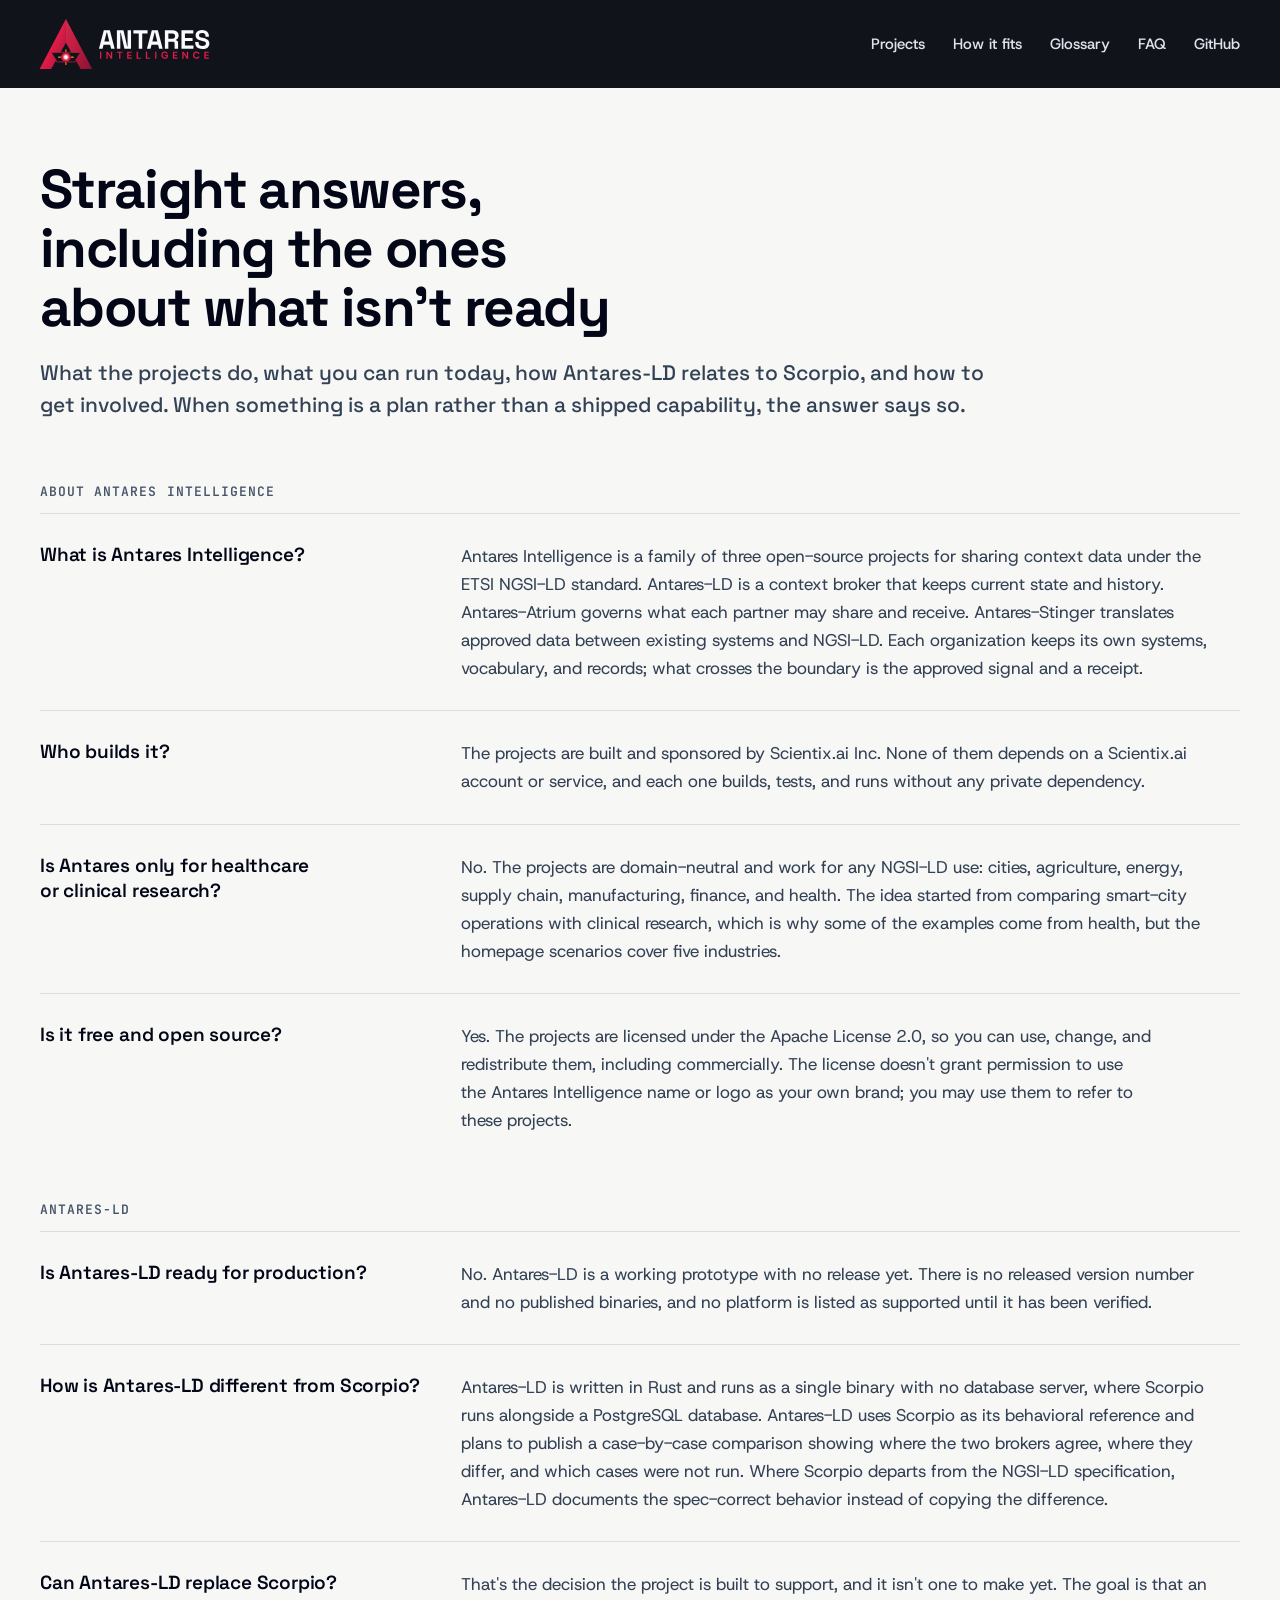
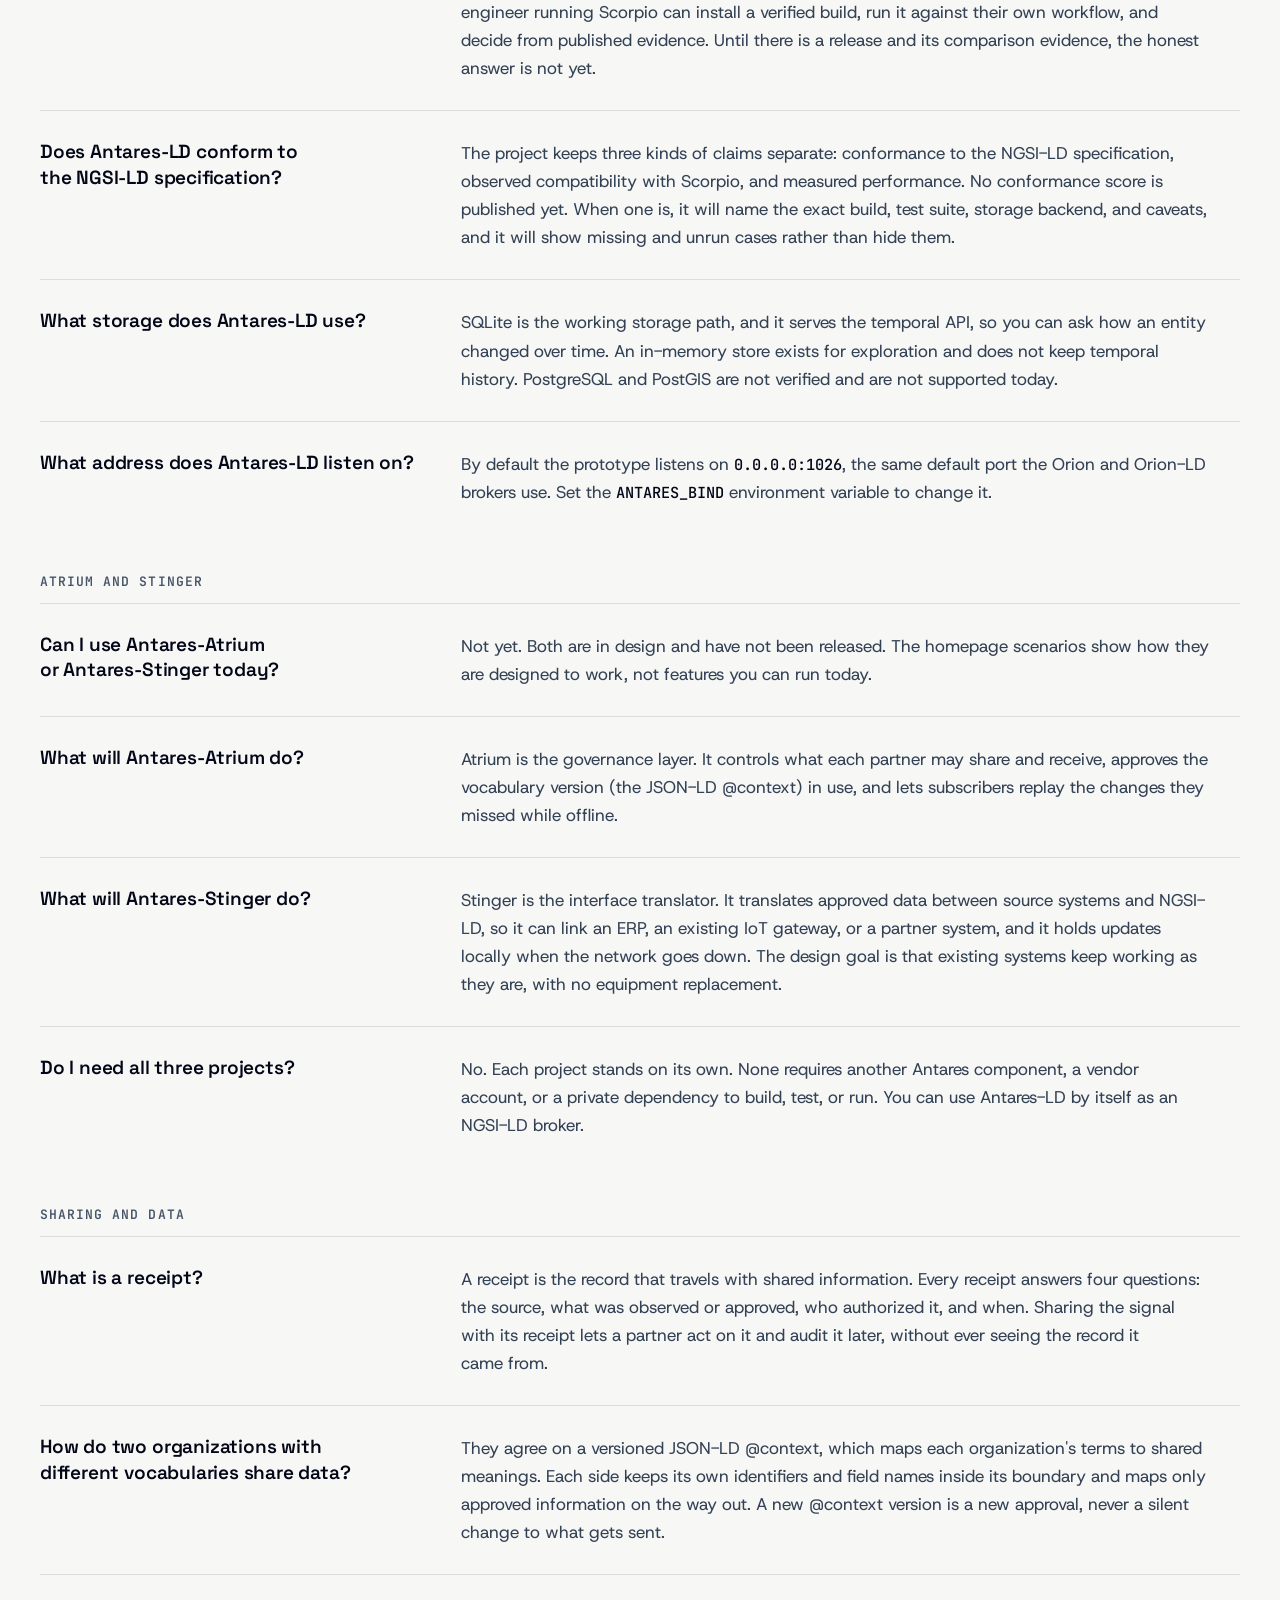
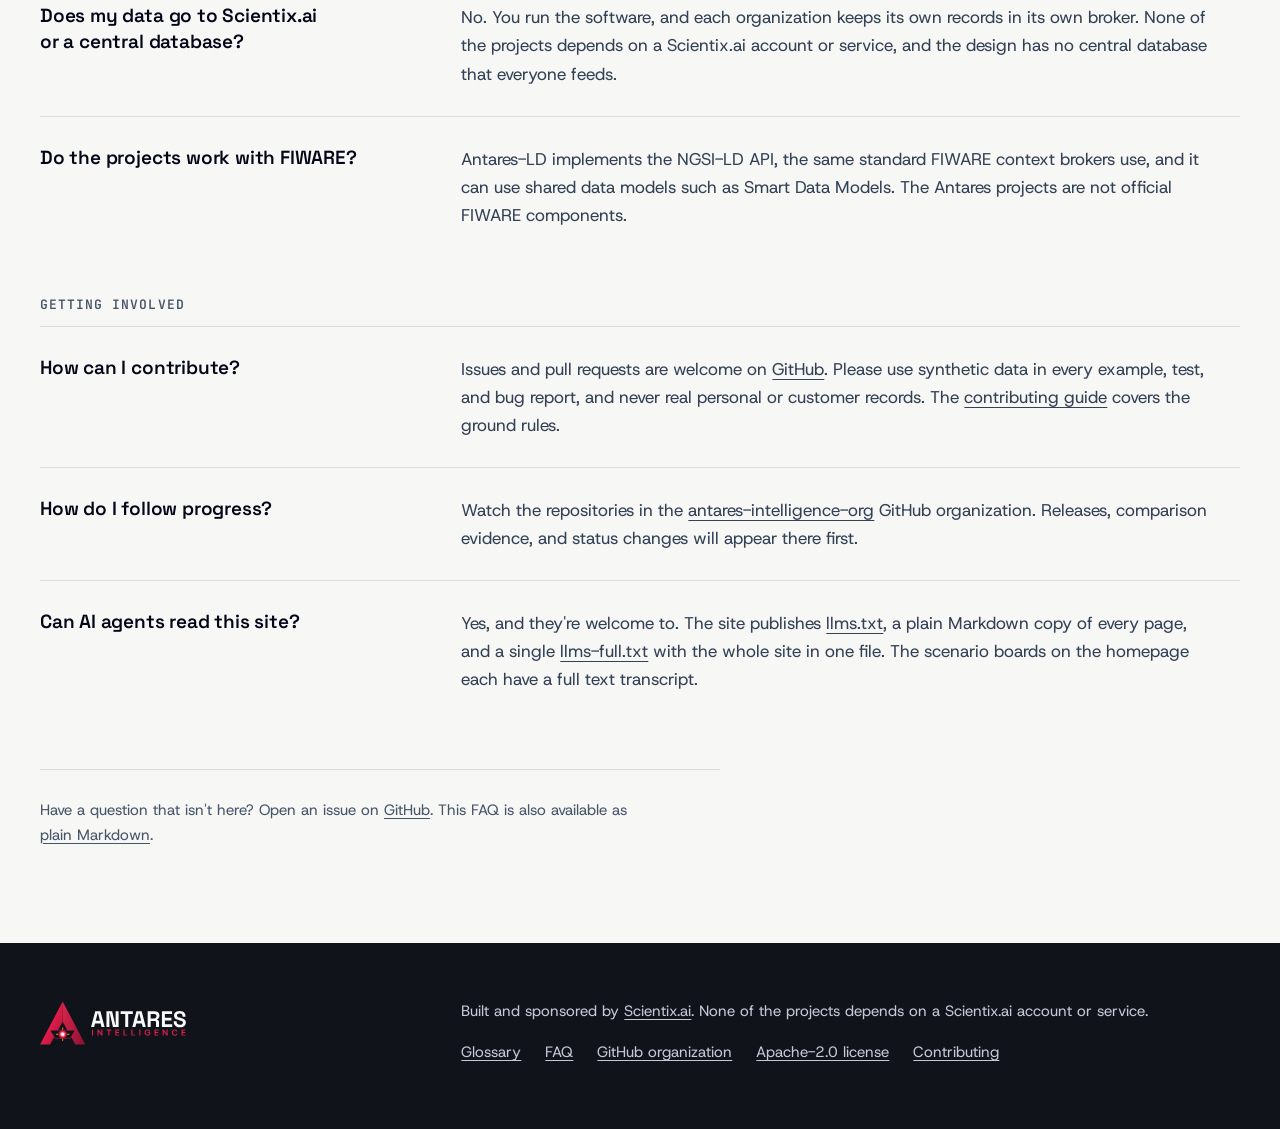
==== faq/index.html @ b057b4fa "feat: add glossary, FAQ, sitemap, structured data, and agent-readable files" ====
<!doctype html>
<html lang="en">
<head>
<meta charset="utf-8">
<meta name="viewport" content="width=device-width, initial-scale=1">
<meta name="color-scheme" content="light">
<title>FAQ: Antares-LD, Scorpio, NGSI-LD status and license | Antares Intelligence</title>
<meta name="description" content="Straight answers about Antares Intelligence: what Antares-LD, Atrium, and Stinger do, how Antares-LD compares with Scorpio, what is released today, and how to contribute.">
<link rel="canonical" href="https://antares-intelligence.org/faq/">
<link rel="alternate" type="text/markdown" href="https://antares-intelligence.org/faq.md" title="FAQ as Markdown">
<meta property="og:type" content="website">
<meta property="og:site_name" content="Antares Intelligence">
<meta property="og:url" content="https://antares-intelligence.org/faq/">
<meta property="og:title" content="FAQ | Antares Intelligence">
<meta property="og:description" content="Straight answers about Antares Intelligence: what Antares-LD, Atrium, and Stinger do, how Antares-LD compares with Scorpio, what is released today, and how to contribute.">
<meta property="og:image" content="https://antares-intelligence.org/assets/og-antares-intelligence.jpg">
<meta property="og:image:width" content="1200">
<meta property="og:image:height" content="630">
<meta property="og:image:alt" content="The Antares Intelligence logo beside the headline: Millions of things tell us what's happening, how do we link what they tell us?">
<meta name="twitter:card" content="summary_large_image">
<link rel="icon" href="../assets/antares-mark-dark.svg" type="image/svg+xml">
<link rel="preconnect" href="https://fonts.googleapis.com">
<link rel="preconnect" href="https://fonts.gstatic.com" crossorigin>
<link rel="stylesheet" href="https://fonts.googleapis.com/css2?family=Host+Grotesk:wght@400;500;600&family=JetBrains+Mono:wght@500;600&family=Space+Grotesk:wght@500;600;700&display=swap">
<link rel="stylesheet" href="../assets/site.css">
<!-- FAQPage structured data is generated from the questions below by build_agent_files.py. Do not edit it by hand. -->
<script type="application/ld+json" id="faq-jsonld">
{
  "@context": "https://schema.org",
  "@type": "FAQPage",
  "@id": "https://antares-intelligence.org/faq/#faq",
  "url": "https://antares-intelligence.org/faq/",
  "inLanguage": "en",
  "publisher": {
    "@id": "https://antares-intelligence.org/#organization"
  },
  "mainEntity": [
    {
      "@type": "Question",
      "name": "What is Antares Intelligence?",
      "acceptedAnswer": {
        "@type": "Answer",
        "text": "Antares Intelligence is a family of three open-source projects for sharing context data under the ETSI NGSI-LD standard. Antares-LD is a context broker that keeps current state and history. Antares-Atrium governs what each partner may share and receive. Antares-Stinger translates approved data between existing systems and NGSI-LD. Each organization keeps its own systems, vocabulary, and records; what crosses the boundary is the approved signal and a receipt."
      }
    },
    {
      "@type": "Question",
      "name": "Who builds it?",
      "acceptedAnswer": {
        "@type": "Answer",
        "text": "The projects are built and sponsored by Scientix.ai Inc. None of them depends on a Scientix.ai account or service, and each one builds, tests, and runs without any private dependency."
      }
    },
    {
      "@type": "Question",
      "name": "Is Antares only for healthcare or clinical research?",
      "acceptedAnswer": {
        "@type": "Answer",
        "text": "No. The projects are domain-neutral and work for any NGSI-LD use: cities, agriculture, energy, supply chain, manufacturing, finance, and health. The idea started from comparing smart-city operations with clinical research, which is why some of the examples come from health, but the homepage scenarios cover five industries."
      }
    },
    {
      "@type": "Question",
      "name": "Is it free and open source?",
      "acceptedAnswer": {
        "@type": "Answer",
        "text": "Yes. The projects are licensed under the Apache License 2.0, so you can use, change, and redistribute them, including commercially. The license doesn't grant permission to use the Antares Intelligence name or logo as your own brand; you may use them to refer to these projects."
      }
    },
    {
      "@type": "Question",
      "name": "Is Antares-LD ready for production?",
      "acceptedAnswer": {
        "@type": "Answer",
        "text": "No. Antares-LD is a working prototype with no release yet. There is no released version number and no published binaries, and no platform is listed as supported until it has been verified."
      }
    },
    {
      "@type": "Question",
      "name": "How is Antares-LD different from Scorpio?",
      "acceptedAnswer": {
        "@type": "Answer",
        "text": "Antares-LD is written in Rust and runs as a single binary with no database server, where Scorpio runs alongside a PostgreSQL database. Antares-LD uses Scorpio as its behavioral reference and plans to publish a case-by-case comparison showing where the two brokers agree, where they differ, and which cases were not run. Where Scorpio departs from the NGSI-LD specification, Antares-LD documents the spec-correct behavior instead of copying the difference."
      }
    },
    {
      "@type": "Question",
      "name": "Can Antares-LD replace Scorpio?",
      "acceptedAnswer": {
        "@type": "Answer",
        "text": "That's the decision the project is built to support, and it isn't one to make yet. The goal is that an engineer running Scorpio can install a verified build, run it against their own workflow, and decide from published evidence. Until there is a release and its comparison evidence, the honest answer is not yet."
      }
    },
    {
      "@type": "Question",
      "name": "Does Antares-LD conform to the NGSI-LD specification?",
      "acceptedAnswer": {
        "@type": "Answer",
        "text": "The project keeps three kinds of claims separate: conformance to the NGSI-LD specification, observed compatibility with Scorpio, and measured performance. No conformance score is published yet. When one is, it will name the exact build, test suite, storage backend, and caveats, and it will show missing and unrun cases rather than hide them."
      }
    },
    {
      "@type": "Question",
      "name": "What storage does Antares-LD use?",
      "acceptedAnswer": {
        "@type": "Answer",
        "text": "SQLite is the working storage path, and it serves the temporal API, so you can ask how an entity changed over time. An in-memory store exists for exploration and does not keep temporal history. PostgreSQL and PostGIS are not verified and are not supported today."
      }
    },
    {
      "@type": "Question",
      "name": "What address does Antares-LD listen on?",
      "acceptedAnswer": {
        "@type": "Answer",
        "text": "By default the prototype listens on 0.0.0.0:1026, the same default port the Orion and Orion-LD brokers use. Set the ANTARES_BIND environment variable to change it."
      }
    },
    {
      "@type": "Question",
      "name": "Can I use Antares-Atrium or Antares-Stinger today?",
      "acceptedAnswer": {
        "@type": "Answer",
        "text": "Not yet. Both are in design and have not been released. The homepage scenarios show how they are designed to work, not features you can run today."
      }
    },
    {
      "@type": "Question",
      "name": "What will Antares-Atrium do?",
      "acceptedAnswer": {
        "@type": "Answer",
        "text": "Atrium is the governance layer. It controls what each partner may share and receive, approves the vocabulary version (the JSON-LD @context) in use, and lets subscribers replay the changes they missed while offline."
      }
    },
    {
      "@type": "Question",
      "name": "What will Antares-Stinger do?",
      "acceptedAnswer": {
        "@type": "Answer",
        "text": "Stinger is the interface translator. It translates approved data between source systems and NGSI-LD, so it can link an ERP, an existing IoT gateway, or a partner system, and it holds updates locally when the network goes down. The design goal is that existing systems keep working as they are, with no equipment replacement."
      }
    },
    {
      "@type": "Question",
      "name": "Do I need all three projects?",
      "acceptedAnswer": {
        "@type": "Answer",
        "text": "No. Each project stands on its own. None requires another Antares component, a vendor account, or a private dependency to build, test, or run. You can use Antares-LD by itself as an NGSI-LD broker."
      }
    },
    {
      "@type": "Question",
      "name": "What is a receipt?",
      "acceptedAnswer": {
        "@type": "Answer",
        "text": "A receipt is the record that travels with shared information. Every receipt answers four questions: the source, what was observed or approved, who authorized it, and when. Sharing the signal with its receipt lets a partner act on it and audit it later, without ever seeing the record it came from."
      }
    },
    {
      "@type": "Question",
      "name": "How do two organizations with different vocabularies share data?",
      "acceptedAnswer": {
        "@type": "Answer",
        "text": "They agree on a versioned JSON-LD @context, which maps each organization's terms to shared meanings. Each side keeps its own identifiers and field names inside its boundary and maps only approved information on the way out. A new @context version is a new approval, never a silent change to what gets sent."
      }
    },
    {
      "@type": "Question",
      "name": "Does my data go to Scientix.ai or a central database?",
      "acceptedAnswer": {
        "@type": "Answer",
        "text": "No. You run the software, and each organization keeps its own records in its own broker. None of the projects depends on a Scientix.ai account or service, and the design has no central database that everyone feeds."
      }
    },
    {
      "@type": "Question",
      "name": "Do the projects work with FIWARE?",
      "acceptedAnswer": {
        "@type": "Answer",
        "text": "Antares-LD implements the NGSI-LD API, the same standard FIWARE context brokers use, and it can use shared data models such as Smart Data Models. The Antares projects are not official FIWARE components."
      }
    },
    {
      "@type": "Question",
      "name": "How can I contribute?",
      "acceptedAnswer": {
        "@type": "Answer",
        "text": "Issues and pull requests are welcome on GitHub. Please use synthetic data in every example, test, and bug report, and never real personal or customer records. The contributing guide covers the ground rules."
      }
    },
    {
      "@type": "Question",
      "name": "How do I follow progress?",
      "acceptedAnswer": {
        "@type": "Answer",
        "text": "Watch the repositories in the antares-intelligence-org GitHub organization. Releases, comparison evidence, and status changes will appear there first."
      }
    },
    {
      "@type": "Question",
      "name": "Can AI agents read this site?",
      "acceptedAnswer": {
        "@type": "Answer",
        "text": "Yes, and they're welcome to. The site publishes llms.txt, a plain Markdown copy of every page, and a single llms-full.txt with the whole site in one file. The scenario boards on the homepage each have a full text transcript."
      }
    }
  ]
}
</script>
</head>
<body>
<a class="skip" href="#main">Skip to content</a>

<header class="masthead">
  <div class="wrap">
    <a class="brand" href="../" aria-label="Antares Intelligence home">
      <img src="../assets/antares-lockup-horizontal-dark.svg" alt="Antares Intelligence" width="177" height="56">
    </a>
    <nav class="nav" aria-label="Primary">
      <a class="nav-optional" href="../#projects">Projects</a>
      <a class="nav-optional" href="../#how-it-fits">How it fits</a>
      <a href="../glossary/">Glossary</a>
      <a href="./" aria-current="page">FAQ</a>
      <a href="https://github.com/antares-intelligence-org">GitHub</a>
    </nav>
  </div>
</header>

<main id="main">
  <header class="page-head wrap">
    <h1>Straight answers, including the ones about what isn't ready</h1>
    <p class="lede">What the projects do, what you can run today, how Antares-LD relates to Scorpio, and how to get involved. When something is a plan rather than a shipped capability, the answer says so.</p>
  </header>

  <div class="page-body wrap">
    <section class="faq-group" aria-labelledby="g-about">
      <h2 id="g-about">About Antares Intelligence</h2>

      <div class="qa" id="what-is-antares">
        <h3>What is Antares Intelligence?</h3>
        <div class="answer">
          <p>Antares Intelligence is a family of three open-source projects for sharing context data under the ETSI NGSI-LD standard. Antares-LD is a context broker that keeps current state and history. Antares-Atrium governs what each partner may share and receive. Antares-Stinger translates approved data between existing systems and NGSI-LD. Each organization keeps its own systems, vocabulary, and records; what crosses the boundary is the approved signal and a receipt.</p>
        </div>
      </div>

      <div class="qa" id="who-builds-it">
        <h3>Who builds it?</h3>
        <div class="answer">
          <p>The projects are built and sponsored by Scientix.ai Inc. None of them depends on a Scientix.ai account or service, and each one builds, tests, and runs without any private dependency.</p>
        </div>
      </div>

      <div class="qa" id="industries">
        <h3>Is Antares only for healthcare or clinical research?</h3>
        <div class="answer">
          <p>No. The projects are domain-neutral and work for any NGSI-LD use: cities, agriculture, energy, supply chain, manufacturing, finance, and health. The idea started from comparing smart-city operations with clinical research, which is why some of the examples come from health, but the homepage scenarios cover five industries.</p>
        </div>
      </div>

      <div class="qa" id="license">
        <h3>Is it free and open source?</h3>
        <div class="answer">
          <p>Yes. The projects are licensed under the Apache License 2.0, so you can use, change, and redistribute them, including commercially. The license doesn't grant permission to use the Antares Intelligence name or logo as your own brand; you may use them to refer to these projects.</p>
        </div>
      </div>
    </section>

    <section class="faq-group" aria-labelledby="g-ld">
      <h2 id="g-ld">Antares-LD</h2>

      <div class="qa" id="ld-ready">
        <h3>Is Antares-LD ready for production?</h3>
        <div class="answer">
          <p>No. Antares-LD is a working prototype with no release yet. There is no released version number and no published binaries, and no platform is listed as supported until it has been verified.</p>
        </div>
      </div>

      <div class="qa" id="ld-vs-scorpio">
        <h3>How is Antares-LD different from Scorpio?</h3>
        <div class="answer">
          <p>Antares-LD is written in Rust and runs as a single binary with no database server, where Scorpio runs alongside a PostgreSQL database. Antares-LD uses Scorpio as its behavioral reference and plans to publish a case-by-case comparison showing where the two brokers agree, where they differ, and which cases were not run. Where Scorpio departs from the NGSI-LD specification, Antares-LD documents the spec-correct behavior instead of copying the difference.</p>
        </div>
      </div>

      <div class="qa" id="ld-replace-scorpio">
        <h3>Can Antares-LD replace Scorpio?</h3>
        <div class="answer">
          <p>That's the decision the project is built to support, and it isn't one to make yet. The goal is that an engineer running Scorpio can install a verified build, run it against their own workflow, and decide from published evidence. Until there is a release and its comparison evidence, the honest answer is not yet.</p>
        </div>
      </div>

      <div class="qa" id="ld-conformance">
        <h3>Does Antares-LD conform to the NGSI-LD specification?</h3>
        <div class="answer">
          <p>The project keeps three kinds of claims separate: conformance to the NGSI-LD specification, observed compatibility with Scorpio, and measured performance. No conformance score is published yet. When one is, it will name the exact build, test suite, storage backend, and caveats, and it will show missing and unrun cases rather than hide them.</p>
        </div>
      </div>

      <div class="qa" id="ld-storage">
        <h3>What storage does Antares-LD use?</h3>
        <div class="answer">
          <p>SQLite is the working storage path, and it serves the temporal API, so you can ask how an entity changed over time. An in-memory store exists for exploration and does not keep temporal history. PostgreSQL and PostGIS are not verified and are not supported today.</p>
        </div>
      </div>

      <div class="qa" id="ld-port">
        <h3>What address does Antares-LD listen on?</h3>
        <div class="answer">
          <p>By default the prototype listens on <code>0.0.0.0:1026</code>, the same default port the Orion and Orion-LD brokers use. Set the <code>ANTARES_BIND</code> environment variable to change it.</p>
        </div>
      </div>
    </section>

    <section class="faq-group" aria-labelledby="g-family">
      <h2 id="g-family">Atrium and Stinger</h2>

      <div class="qa" id="atrium-stinger-status">
        <h3>Can I use Antares-Atrium or Antares-Stinger today?</h3>
        <div class="answer">
          <p>Not yet. Both are in design and have not been released. The homepage scenarios show how they are designed to work, not features you can run today.</p>
        </div>
      </div>

      <div class="qa" id="atrium">
        <h3>What will Antares-Atrium do?</h3>
        <div class="answer">
          <p>Atrium is the governance layer. It controls what each partner may share and receive, approves the vocabulary version (the JSON-LD @context) in use, and lets subscribers replay the changes they missed while offline.</p>
        </div>
      </div>

      <div class="qa" id="stinger">
        <h3>What will Antares-Stinger do?</h3>
        <div class="answer">
          <p>Stinger is the interface translator. It translates approved data between source systems and NGSI-LD, so it can link an ERP, an existing IoT gateway, or a partner system, and it holds updates locally when the network goes down. The design goal is that existing systems keep working as they are, with no equipment replacement.</p>
        </div>
      </div>

      <div class="qa" id="need-all-three">
        <h3>Do I need all three projects?</h3>
        <div class="answer">
          <p>No. Each project stands on its own. None requires another Antares component, a vendor account, or a private dependency to build, test, or run. You can use Antares-LD by itself as an NGSI-LD broker.</p>
        </div>
      </div>
    </section>

    <section class="faq-group" aria-labelledby="g-sharing">
      <h2 id="g-sharing">Sharing and data</h2>

      <div class="qa" id="receipt">
        <h3>What is a receipt?</h3>
        <div class="answer">
          <p>A receipt is the record that travels with shared information. Every receipt answers four questions: the source, what was observed or approved, who authorized it, and when. Sharing the signal with its receipt lets a partner act on it and audit it later, without ever seeing the record it came from.</p>
        </div>
      </div>

      <div class="qa" id="vocabularies">
        <h3>How do two organizations with different vocabularies share data?</h3>
        <div class="answer">
          <p>They agree on a versioned JSON-LD @context, which maps each organization's terms to shared meanings. Each side keeps its own identifiers and field names inside its boundary and maps only approved information on the way out. A new @context version is a new approval, never a silent change to what gets sent.</p>
        </div>
      </div>

      <div class="qa" id="data-location">
        <h3>Does my data go to Scientix.ai or a central database?</h3>
        <div class="answer">
          <p>No. You run the software, and each organization keeps its own records in its own broker. None of the projects depends on a Scientix.ai account or service, and the design has no central database that everyone feeds.</p>
        </div>
      </div>

      <div class="qa" id="fiware">
        <h3>Do the projects work with FIWARE?</h3>
        <div class="answer">
          <p>Antares-LD implements the NGSI-LD API, the same standard FIWARE context brokers use, and it can use shared data models such as Smart Data Models. The Antares projects are not official FIWARE components.</p>
        </div>
      </div>
    </section>

    <section class="faq-group" aria-labelledby="g-involved">
      <h2 id="g-involved">Getting involved</h2>

      <div class="qa" id="contribute">
        <h3>How can I contribute?</h3>
        <div class="answer">
          <p>Issues and pull requests are welcome on <a href="https://github.com/antares-intelligence-org">GitHub</a>. Please use synthetic data in every example, test, and bug report, and never real personal or customer records. The <a href="https://github.com/antares-intelligence-org/antares-intelligence/blob/main/CONTRIBUTING.md">contributing guide</a> covers the ground rules.</p>
        </div>
      </div>

      <div class="qa" id="follow">
        <h3>How do I follow progress?</h3>
        <div class="answer">
          <p>Watch the repositories in the <a href="https://github.com/antares-intelligence-org">antares-intelligence-org</a> GitHub organization. Releases, comparison evidence, and status changes will appear there first.</p>
        </div>
      </div>

      <div class="qa" id="agents">
        <h3>Can AI agents read this site?</h3>
        <div class="answer">
          <p>Yes, and they're welcome to. The site publishes <a href="../llms.txt">llms.txt</a>, a plain Markdown copy of every page, and a single <a href="../llms-full.txt">llms-full.txt</a> with the whole site in one file. The scenario boards on the homepage each have a full text transcript.</p>
        </div>
      </div>
    </section>

    <p class="page-foot">Have a question that isn't here? Open an issue on <a href="https://github.com/antares-intelligence-org/antares-intelligence/issues">GitHub</a>. This FAQ is also available as <a href="../faq.md">plain Markdown</a>.</p>
  </div>
</main>

<footer class="footer">
  <div class="wrap">
    <img src="../assets/antares-lockup-horizontal-dark.svg" alt="Antares Intelligence" width="152" height="48">
    <div class="footer-text">
      <p>Built and sponsored by <a href="https://scientixai.com">Scientix.ai</a>. None of the projects depends on a Scientix.ai account or service.</p>
      <div class="footer-links">
        <a href="../glossary/">Glossary</a>
        <a href="./">FAQ</a>
        <a href="https://github.com/antares-intelligence-org">GitHub organization</a>
        <a href="https://github.com/antares-intelligence-org/antares-intelligence/blob/main/LICENSE">Apache-2.0 license</a>
        <a href="https://github.com/antares-intelligence-org/antares-intelligence/blob/main/CONTRIBUTING.md">Contributing</a>
      </div>
    </div>
  </div>
</footer>
</body>
</html>
---- assets/site.css ----
/*
  Tokens vendored from Synthetic Precision, themes/antares.theme.json (themeVersion 1).
  Prototype copy: regenerate from the theme, never hand-edit, once the site repository exists.
*/
:root {
  --font-display: "Space Grotesk", ui-sans-serif, system-ui, sans-serif;
  --font-sans: "Host Grotesk", ui-sans-serif, system-ui, sans-serif;
  --font-mono: "JetBrains Mono", ui-monospace, "SF Mono", Menlo, Consolas, monospace;
  --radius: 4px;
  --ease: cubic-bezier(0.16, 1, 0.3, 1);
  --dur: 160ms;
  --container: 1200px;
  --measure: 68ch;
  --gutter: 32px;
  --section: 96px;
  --shadow-card: 0 1px 2px rgba(41 37 36 / 0.06), 0 8px 24px -4px rgba(41 37 36 / 0.10);
  --shadow-card-hover: 0 2px 4px rgba(41 37 36 / 0.07), 0 16px 36px -6px rgba(41 37 36 / 0.16);
  --regmarks: linear-gradient(currentColor, currentColor) top left / 10px 1px no-repeat,
              linear-gradient(currentColor, currentColor) top left / 1px 10px no-repeat,
              linear-gradient(currentColor, currentColor) bottom right / 10px 1px no-repeat,
              linear-gradient(currentColor, currentColor) bottom right / 1px 10px no-repeat;

  /* Body: parchment (light). The masthead and hero stay night. */
  --bg: #f7f7f5;
  --surface-low: #fdfdfc;
  --surface: #fdfdfc;
  --surface-high: #e7e5e4;
  --text-strong: #020617;
  --text: #0f172a;
  --text-body: #334155;
  --text-muted: #475569;
  --border: #d6d3d1;
  --border-subtle: rgba(41 37 36 / 0.12);
  --outline: #78716c;
  --accent: #be123c;
  --accent-ink: #9f1239;
  --secondary-ink: #845309;
  --secondary-tint: rgba(132 83 9 / 0.07);
  --ring: #be123c;
}
/* The masthead, sky, and footer are always night. */
.masthead, .sky, .footer {
  --border-subtle: rgba(225 226 237 / 0.10);
  --text-strong: #ffffff;
  --text: #e1e2ed;
  --text-body: #c5c9d6;
  --text-muted: #9aa1b2;
  --border: #334155;
  --accent-ink: #fb7185;
  --ring: #fb7185;
  color-scheme: dark;
}

*, *::before, *::after { box-sizing: border-box; }
html {
  background: var(--bg);
  color: var(--text-body);
  scrollbar-color: var(--outline) var(--bg);
  -webkit-text-size-adjust: 100%;
}
body {
  margin: 0;
  font: 400 1.0625rem/1.65 var(--font-sans);
  background: var(--bg);
  text-rendering: optimizeLegibility;
  -webkit-font-smoothing: antialiased;
}
::selection { background: color-mix(in srgb, var(--accent) 32%, transparent); color: var(--text-strong); }
:focus-visible { outline: 2px solid var(--ring); outline-offset: 3px; border-radius: 2px; }
a { color: inherit; text-decoration-thickness: 1px; text-underline-offset: 0.22em; }
a:hover { text-decoration-color: var(--accent-ink); }
img, svg { display: block; }
h1, h2, h3 {
  font-family: var(--font-display);
  color: var(--text-strong);
  margin: 0;
  text-wrap: balance;
}
p { margin: 0; text-wrap: pretty; }

.wrap {
  width: 100%;
  max-width: calc(var(--container) + 2 * var(--gutter));
  margin-inline: auto;
  padding-inline: var(--gutter);
}
.skip {
  position: absolute; left: 16px; top: -48px; z-index: 20;
  padding: 8px 12px; background: var(--surface); color: var(--text-strong);
  border: 1px solid var(--border); border-radius: var(--radius);
}
.skip:focus { top: 16px; }

/* ---------- Header ---------- */
.masthead { background: #11131b; padding-block: 16px; }
.masthead .wrap { display: flex; align-items: center; justify-content: space-between; gap: 24px; }
.brand { display: block; margin-left: -4px; }
.brand img { height: 56px; width: auto; }
.nav { display: flex; gap: 28px; font: 500 0.9375rem/1 var(--font-sans); }
.nav a { color: var(--text); text-decoration: none; padding-block: 8px; }
.nav a:hover { color: var(--text-strong); text-decoration: underline; text-decoration-color: var(--accent-ink); }

/* ---------- Hero: Antares and the Rho Ophiuchi clouds ---------- */
.sky {
  position: relative;
  isolation: isolate;
  overflow: hidden;
  background: #11131b;
  color: var(--text);
}
.sky-photo {
  position: absolute; inset: 0; z-index: -2;
  width: 100%; height: 100%;
  object-fit: cover;
  object-position: 60% 50%;
}
.sky-grid {
  display: grid;
  grid-template-rows: auto 1fr auto auto;
  grid-template-areas: "l1" "." "l2" "credit";
  min-height: clamp(520px, 46vw, 760px);
  padding-block: 64px 20px;
}
.sky h1 { display: contents; }
.line {
  font: 700 clamp(2.25rem, 1.2rem + 2.8vw, 3.75rem)/1.08 var(--font-display);
  letter-spacing: -0.03em;
  text-wrap: balance;
  text-shadow: 0 2px 3px rgba(0 0 0 / 0.6), 0 4px 18px rgba(0 0 0 / 0.45);
}
.line-1 { grid-area: l1; color: var(--text-strong); max-width: 15ch; }
.line-2 { grid-area: l2; color: var(--text-strong); justify-self: end; text-align: right; max-width: 22ch; }
.credit {
  grid-area: credit;
  justify-self: end;
  margin-top: 28px;
  font-size: 0.8125rem;
  color: var(--text-body);
  text-shadow: 0 1px 8px rgba(17 19 27 / 0.9);
}

/* ---------- Statement ---------- */
.statement { padding-block: var(--section) calc(var(--section) * 0.75); }
.statement h2 {
  font-size: clamp(1.875rem, 1.2rem + 2.2vw, 3rem);
  line-height: 1.12;
  letter-spacing: -0.025em;
  font-weight: 700;
  max-width: 22ch;
}
.statement .lede {
  margin-top: 24px;
  max-width: 40ch;
  font: 500 clamp(1.25rem, 1.05rem + 0.7vw, 1.625rem)/1.4 var(--font-display);
  letter-spacing: -0.01em;
  color: var(--text-body);
}

/* ---------- Story ---------- */
.story { padding-bottom: calc(var(--section) * 0.5); }
.chapter {
  display: grid;
  grid-template-columns: minmax(0, 4fr) minmax(0, 8fr);
  column-gap: 32px;
  row-gap: 16px;
  padding-block: 48px;
  border-top: 1px solid var(--border-subtle);
}
.chapter h2 {
  font-size: clamp(1.3125rem, 1.15rem + 0.5vw, 1.5rem);
  line-height: 1.3;
  font-weight: 600;
  letter-spacing: -0.01em;
  max-width: 18ch;
}
.prose { max-width: var(--measure); display: grid; gap: 1.1em; }
.prose p { font-size: 1.125rem; line-height: 1.65; }

/* ---------- Projects ---------- */
.projects { padding-block: calc(var(--section) * 0.5) var(--section); }
.projects-head {
  display: grid;
  grid-template-columns: minmax(0, 4fr) minmax(0, 8fr);
  column-gap: 32px;
  row-gap: 16px;
  align-items: baseline;
  padding-top: 48px;
  border-top: 1px solid var(--border-subtle);
}
.projects-head h2 { font-size: clamp(1.75rem, 1.3rem + 1.4vw, 2.25rem); line-height: 1.2; letter-spacing: -0.02em; font-weight: 600; }
.projects-head p { font-size: 1.125rem; max-width: var(--measure); }
.cards {
  list-style: none; margin: 48px 0 0; padding: 0;
  display: grid;
  grid-template-columns: repeat(3, minmax(0, 1fr));
  gap: 24px;
}
.card {
  position: relative;
  display: flex; flex-direction: column;
  padding: 28px 28px 24px;
  background: var(--surface-low);
  border: 1px solid var(--border-subtle);
  border-radius: var(--radius);
  box-shadow: var(--shadow-card);
  transition: box-shadow var(--dur) var(--ease), border-color var(--dur) var(--ease);
}
.card:hover { border-color: var(--border); box-shadow: var(--shadow-card-hover); }
.card-top { display: flex; align-items: flex-start; justify-content: space-between; gap: 12px; flex-wrap: wrap; }
.card h3 { font-size: 1.375rem; line-height: 1.25; font-weight: 600; letter-spacing: -0.01em; }
.role { margin-top: 4px; color: var(--text-muted); font-size: 0.9375rem; }
.desc { margin-top: 20px; font-size: 1.0625rem; line-height: 1.6; flex: 1; }
.repo {
  margin-top: 28px; padding-top: 18px;
  border-top: 1px solid var(--border-subtle);
  display: inline-flex; align-items: center; gap: 8px;
  font: 500 0.9375rem/1.3 var(--font-sans);
  color: var(--text);
  text-decoration: none;
}
.repo span { text-decoration: underline; text-decoration-color: var(--border); text-decoration-thickness: 1px; text-underline-offset: 0.22em; }
.repo:hover span { text-decoration-color: var(--accent-ink); }
.repo svg { width: 14px; height: 14px; flex: none; transition: transform var(--dur) var(--ease); }
.repo:hover svg { transform: translate(2px, -2px); }

.badge {
  display: inline-flex; align-items: center; gap: 7px;
  padding: 8px 11px 8px 10px;
  border: 1px solid var(--border);
  border-radius: var(--radius);
  font: 600 0.6875rem/1 var(--font-mono);
  letter-spacing: 0.08em;
  text-transform: uppercase;
  color: var(--text-muted);
  white-space: nowrap;
}
.badge svg { width: 10px; height: 10px; flex: none; }
.badge--progress { color: var(--secondary-ink); border-color: color-mix(in srgb, var(--secondary-ink) 45%, transparent); background: var(--secondary-tint); }

/* ---------- How the pieces fit ---------- */
.fit { padding-bottom: var(--section); }
.fit-intro { display: grid; gap: 14px; max-width: var(--measure); }
.fit-intro p { font-size: 1.125rem; }
.fit-intro .fit-note { font-size: 0.9375rem; color: var(--text-muted); }
.tabs { margin-top: 40px; }
.tablist { display: none; }
.js .tablist {
  display: flex; gap: 4px;
  border-bottom: 1px solid var(--border);
  overflow-x: auto;
  scrollbar-width: none;
}
.js .tablist::-webkit-scrollbar { display: none; }
.tab {
  appearance: none; background: none; border: 0; border-radius: 0;
  border-bottom: 2px solid transparent;
  margin-bottom: -1px;
  padding: 12px 16px 13px;
  font: 500 1rem/1.2 var(--font-sans);
  color: var(--text-muted);
  white-space: nowrap;
  cursor: pointer;
  transition: color var(--dur) var(--ease), border-color var(--dur) var(--ease);
}
.tab:first-child { padding-left: 0; }
.tab:hover { color: var(--text-strong); }
.tab[aria-selected="true"] { color: var(--text-strong); font-weight: 600; border-bottom-color: var(--accent); }
.tab:focus-visible { outline-offset: -2px; }
.panel { padding-top: 32px; }
.panel + .panel { margin-top: 56px; }
.js .panel + .panel { margin-top: 0; }
.panel:focus-visible { outline-offset: 6px; }
.board {
  margin: 0;
  overflow: hidden;
  background: #ffffff;
  border: 1px solid var(--border-subtle);
  border-radius: var(--radius);
  box-shadow: var(--shadow-card);
}
.board img { width: 100%; height: auto; }
.panel-body {
  display: grid;
  grid-template-columns: minmax(0, 4fr) minmax(0, 8fr);
  column-gap: 32px;
  row-gap: 16px;
  margin-top: 28px;
}
.panel-meta { display: grid; gap: 10px; align-content: start; }
.kicker {
  font: 600 0.75rem/1.3 var(--font-mono);
  letter-spacing: 0.08em;
  text-transform: uppercase;
  color: var(--secondary-ink);
}
.fullsize { font-size: 0.9375rem; color: var(--text); text-decoration-color: var(--border); }
.panel-text { max-width: var(--measure); }
.caption { font-size: 1.125rem; }
code { font: 500 0.9em/1 var(--font-mono); color: var(--text-strong); }
.transcript { margin-top: 20px; border-top: 1px solid var(--border-subtle); }
.transcript summary {
  padding-block: 14px;
  font: 500 0.9375rem/1.3 var(--font-sans);
  color: var(--text);
  cursor: pointer;
}
.transcript summary:hover { color: var(--text-strong); }
.transcript-body { display: grid; gap: 0.9em; padding-bottom: 8px; }
.transcript-body p { font-size: 1rem; line-height: 1.6; }
.transcript-body strong { color: var(--text-strong); font-weight: 600; }

/* ---------- Inner pages (glossary, FAQ, 404) ---------- */
.page-head { padding-block: 72px 24px; }
.page-head h1 {
  font-size: clamp(2.25rem, 1.5rem + 2.4vw, 3.5rem);
  line-height: 1.08;
  letter-spacing: -0.03em;
  font-weight: 700;
  max-width: 20ch;
}
.page-head .lede {
  margin-top: 20px;
  max-width: var(--measure);
  font: 500 clamp(1.125rem, 1rem + 0.4vw, 1.3125rem)/1.5 var(--font-display);
  color: var(--text-body);
}
.page-body { padding-bottom: var(--section); }
.jump {
  display: flex; flex-wrap: wrap; gap: 6px 18px;
  margin: 8px 0 0; padding: 0; list-style: none;
  font: 500 0.9375rem/1.4 var(--font-sans);
}
.jump a { color: var(--text); text-decoration-color: var(--border); }
.terms { margin: 32px 0 0; }
.term, .qa {
  display: grid;
  grid-template-columns: minmax(0, 4fr) minmax(0, 8fr);
  column-gap: 32px;
  row-gap: 10px;
  padding-block: 28px;
  border-top: 1px solid var(--border-subtle);
  scroll-margin-top: 24px;
}
.term dt, .qa h3 {
  font: 600 1.1875rem/1.35 var(--font-display);
  letter-spacing: -0.01em;
  color: var(--text-strong);
  margin: 0;
}
.term dd, .qa .answer { margin: 0; max-width: var(--measure); display: grid; gap: 0.8em; }
.term dd p, .qa .answer p { font-size: 1.0625rem; line-height: 1.65; }
.term .also { font-size: 0.9375rem; color: var(--text-muted); }
.term .tag {
  display: inline-block; margin-left: 8px; vertical-align: 2px;
  padding: 4px 7px; border: 1px solid var(--border); border-radius: var(--radius);
  font: 600 0.6875rem/1 var(--font-mono); letter-spacing: 0.08em; text-transform: uppercase;
  color: var(--text-muted);
}
.faq-group { margin-top: 40px; }
.faq-group > h2 {
  font: 600 0.8125rem/1.3 var(--font-mono);
  letter-spacing: 0.08em;
  text-transform: uppercase;
  color: var(--text-muted);
  padding-bottom: 12px;
}
.page-foot { margin-top: 48px; padding-top: 28px; border-top: 1px solid var(--border-subtle); font-size: 0.9375rem; color: var(--text-muted); max-width: var(--measure); }

/* ---------- Footer ---------- */
.footer { background: #11131b; color: var(--text-body); padding-block: 56px 64px; }
.footer .wrap { display: grid; grid-template-columns: minmax(0, 4fr) minmax(0, 8fr); column-gap: 32px; row-gap: 24px; }
.footer img { height: 48px; width: auto; margin-left: -3px; }
.footer-text { display: grid; gap: 16px; max-width: var(--measure); }
.footer-text p { font-size: 0.9375rem; color: var(--text-body); }
.footer-links { display: flex; flex-wrap: wrap; gap: 8px 24px; font-size: 0.9375rem; }

/* ---------- Responsive ---------- */
@media (max-width: 1023px) {
  .cards { grid-template-columns: minmax(0, 1fr); max-width: 640px; }
}
@media (max-width: 819px) {
  :root { --gutter: 16px; --section: 64px; }
  .brand img { height: 46px; }
  .nav { gap: 20px; }
  .nav .nav-optional { display: none; }
  .sky-grid { min-height: 560px; padding-block: 40px 16px; }
  .sky-photo { object-position: 68% 50%; }
  .line-2 { justify-self: start; text-align: left; }
  .credit { justify-self: start; }
  .chapter, .projects-head, .panel-body, .term, .qa, .footer .wrap { grid-template-columns: minmax(0, 1fr); }
  .page-head { padding-block: 48px 16px; }
  .term, .qa { padding-block: 22px; }
  .panel { padding-top: 20px; }
  .panel-body { margin-top: 20px; }
  .tab { padding-inline: 12px; }
  .chapter { padding-block: 36px; }
  .card { padding: 24px 20px 20px; }
}
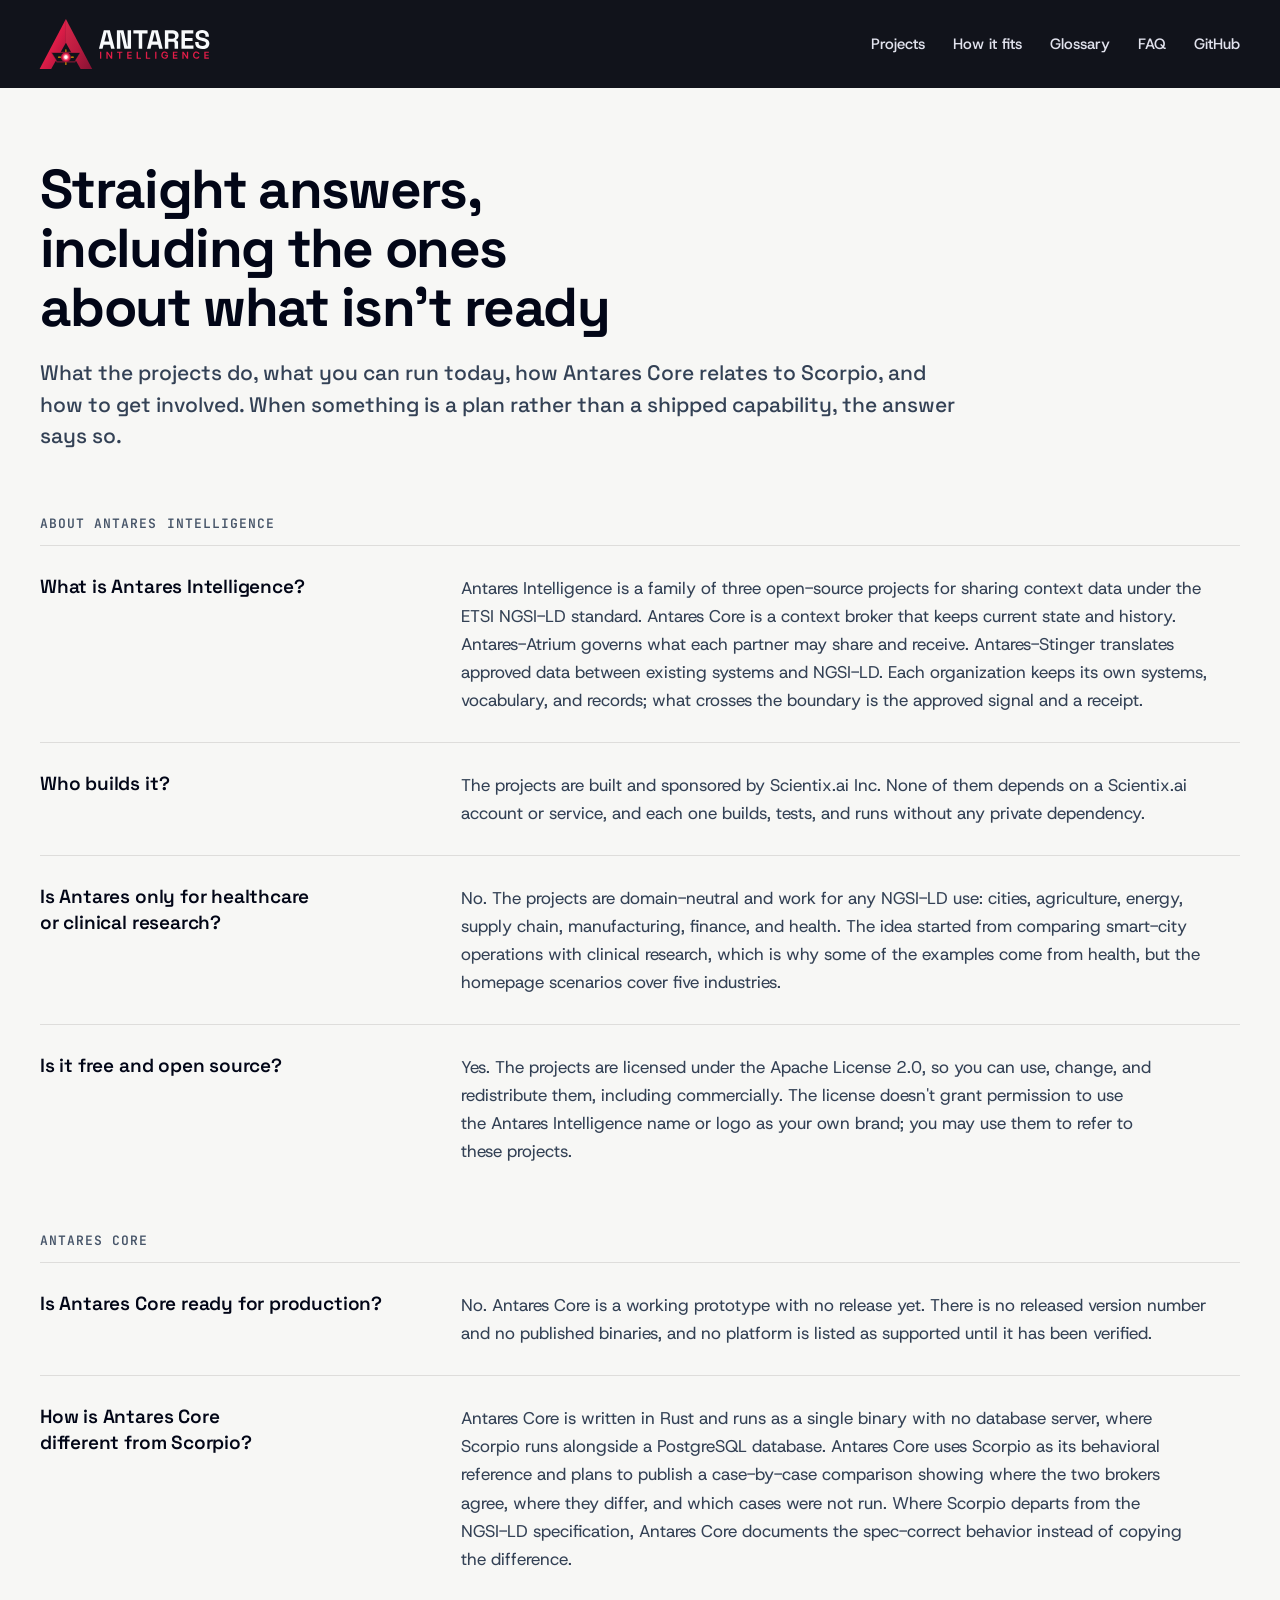
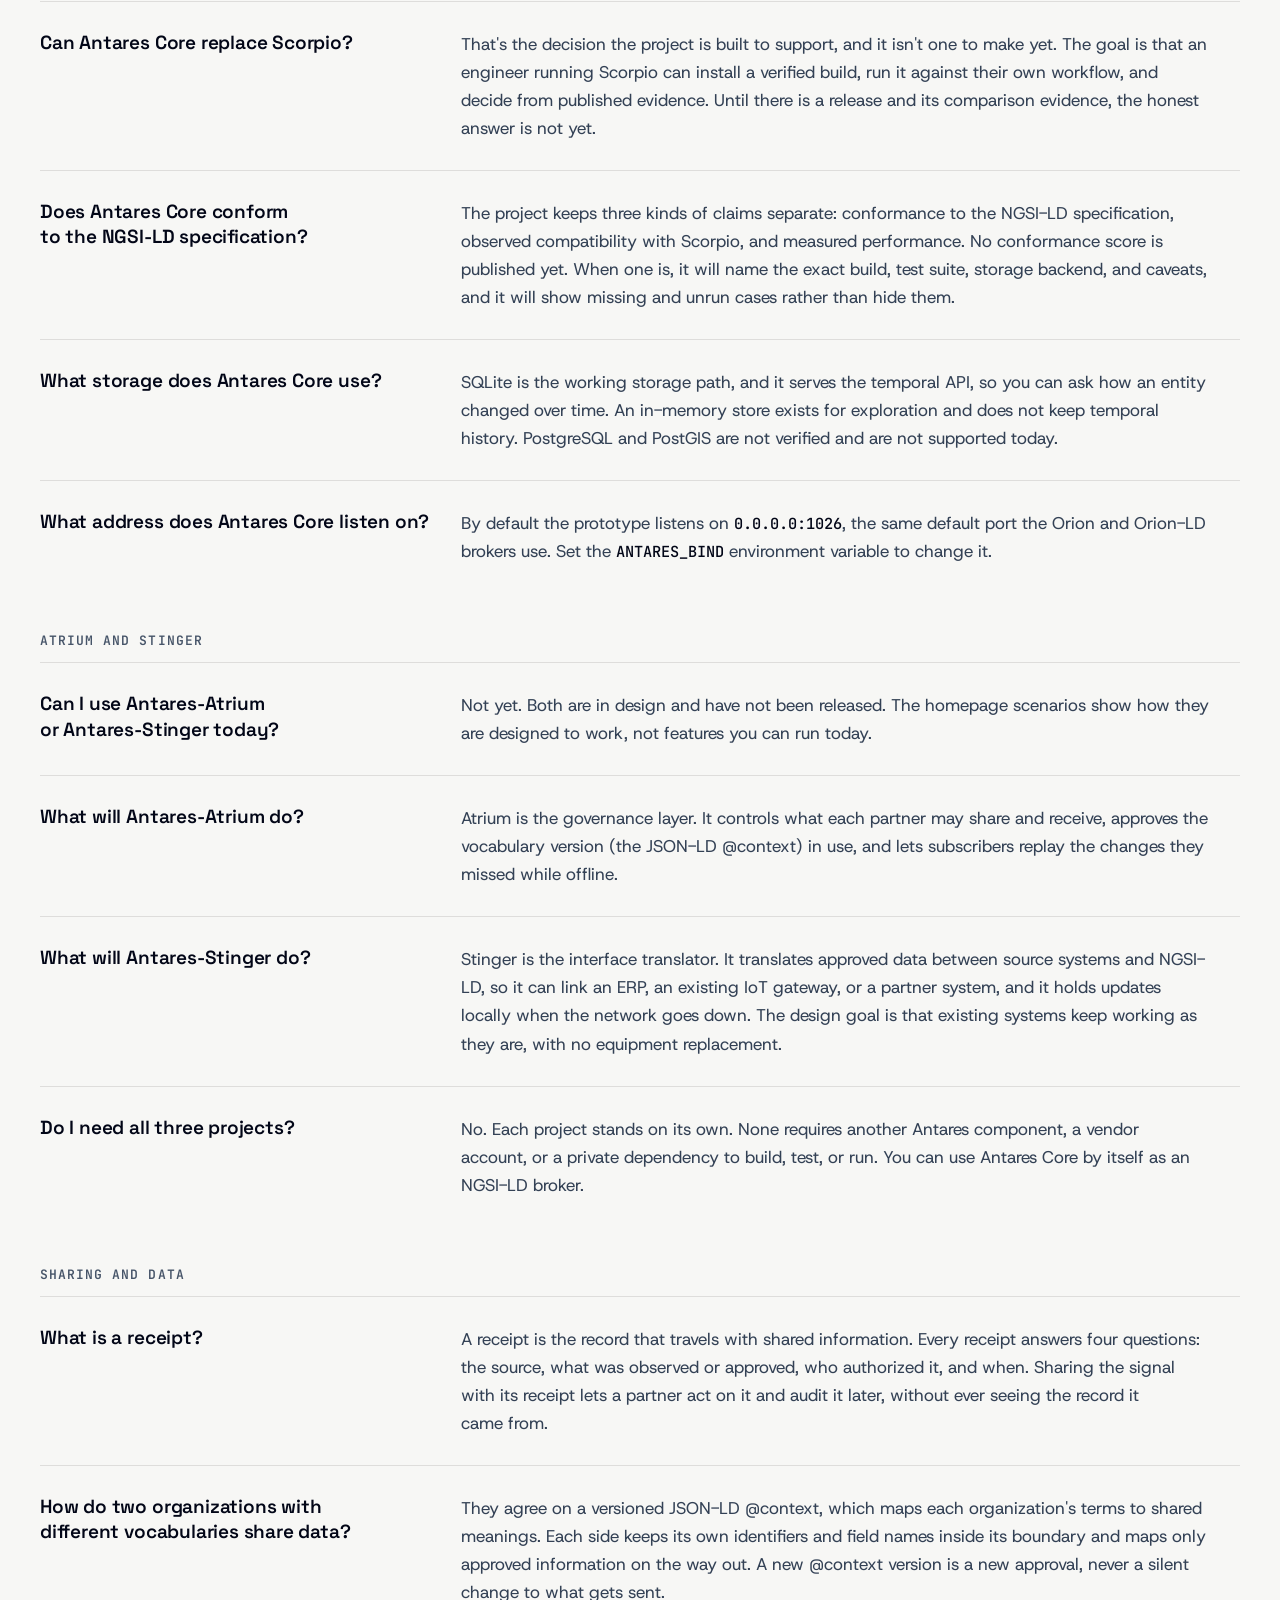
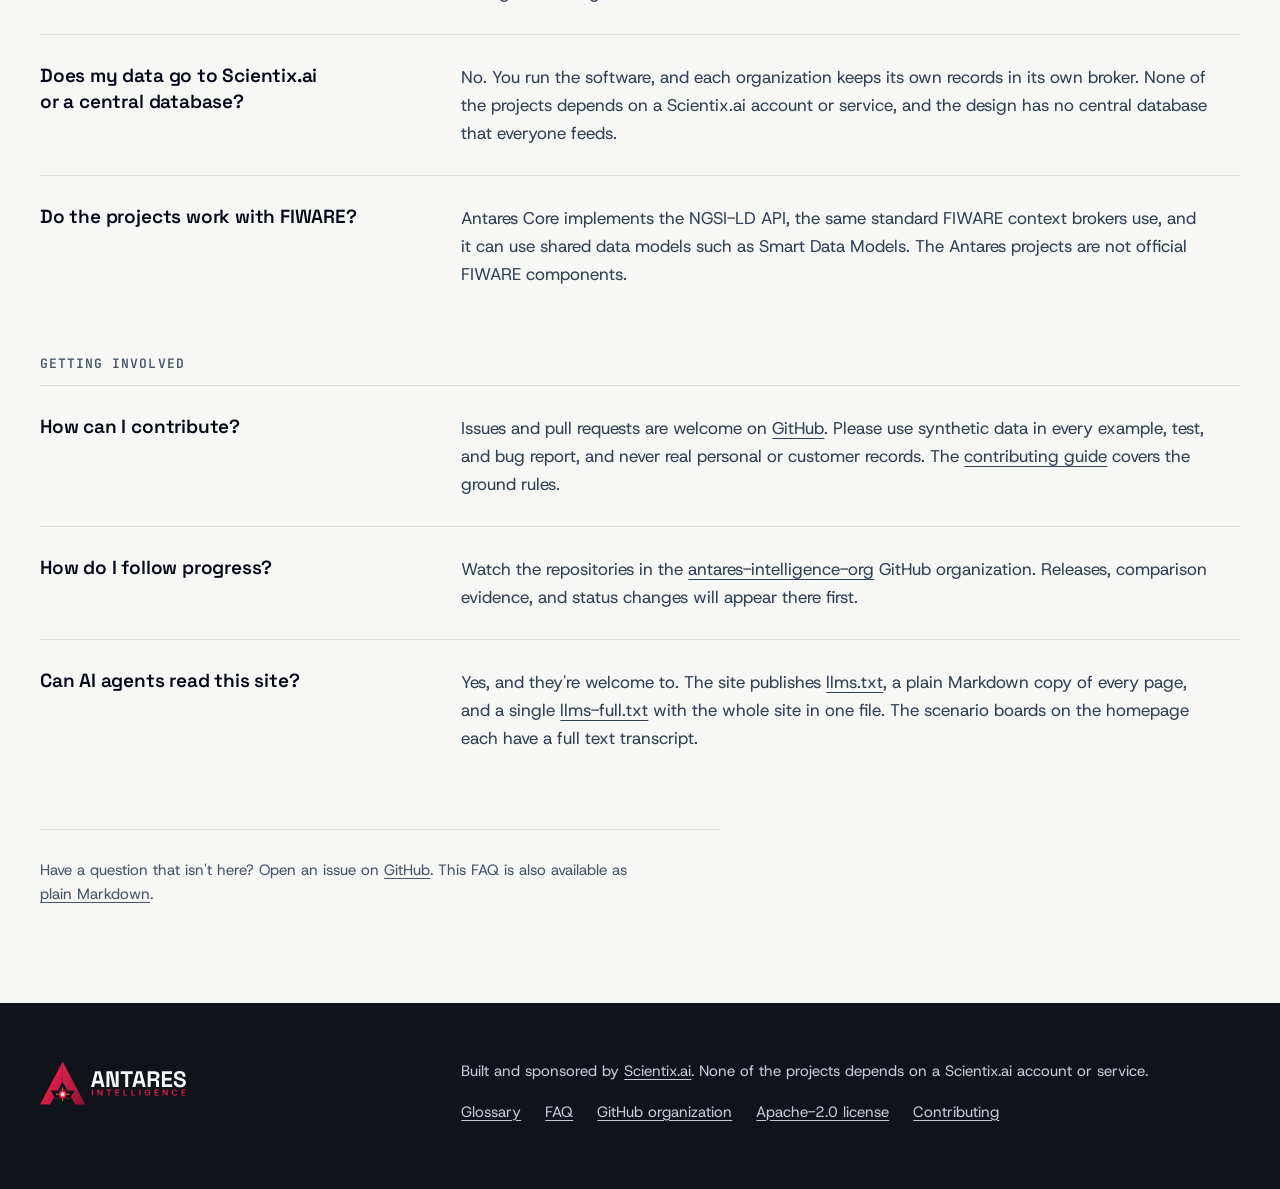
==== commit 2c4d424f: "docs: name the broker Antares Core on the site" ====
--- a/faq/index.html
+++ b/faq/index.html
@@ -4,15 +4,15 @@
 <meta charset="utf-8">
 <meta name="viewport" content="width=device-width, initial-scale=1">
 <meta name="color-scheme" content="light">
-<title>FAQ: Antares-LD, Scorpio, NGSI-LD status and license | Antares Intelligence</title>
-<meta name="description" content="Straight answers about Antares Intelligence: what Antares-LD, Atrium, and Stinger do, how Antares-LD compares with Scorpio, what is released today, and how to contribute.">
+<title>FAQ: Antares Core, Scorpio, NGSI-LD status and license | Antares Intelligence</title>
+<meta name="description" content="Straight answers about Antares Intelligence: what Antares Core, Atrium, and Stinger do, how Antares Core compares with Scorpio, what is released today, and how to contribute.">
 <link rel="canonical" href="https://antares-intelligence.org/faq/">
 <link rel="alternate" type="text/markdown" href="https://antares-intelligence.org/faq.md" title="FAQ as Markdown">
 <meta property="og:type" content="website">
 <meta property="og:site_name" content="Antares Intelligence">
 <meta property="og:url" content="https://antares-intelligence.org/faq/">
 <meta property="og:title" content="FAQ | Antares Intelligence">
-<meta property="og:description" content="Straight answers about Antares Intelligence: what Antares-LD, Atrium, and Stinger do, how Antares-LD compares with Scorpio, what is released today, and how to contribute.">
+<meta property="og:description" content="Straight answers about Antares Intelligence: what Antares Core, Atrium, and Stinger do, how Antares Core compares with Scorpio, what is released today, and how to contribute.">
 <meta property="og:image" content="https://antares-intelligence.org/assets/og-antares-intelligence.jpg">
 <meta property="og:image:width" content="1200">
 <meta property="og:image:height" content="630">
@@ -40,7 +40,7 @@
       "name": "What is Antares Intelligence?",
       "acceptedAnswer": {
         "@type": "Answer",
-        "text": "Antares Intelligence is a family of three open-source projects for sharing context data under the ETSI NGSI-LD standard. Antares-LD is a context broker that keeps current state and history. Antares-Atrium governs what each partner may share and receive. Antares-Stinger translates approved data between existing systems and NGSI-LD. Each organization keeps its own systems, vocabulary, and records; what crosses the boundary is the approved signal and a receipt."
+        "text": "Antares Intelligence is a family of three open-source projects for sharing context data under the ETSI NGSI-LD standard. Antares Core is a context broker that keeps current state and history. Antares-Atrium governs what each partner may share and receive. Antares-Stinger translates approved data between existing systems and NGSI-LD. Each organization keeps its own systems, vocabulary, and records; what crosses the boundary is the approved signal and a receipt."
       }
     },
     {
@@ -69,23 +69,23 @@
     },
     {
       "@type": "Question",
-      "name": "Is Antares-LD ready for production?",
-      "acceptedAnswer": {
-        "@type": "Answer",
-        "text": "No. Antares-LD is a working prototype with no release yet. There is no released version number and no published binaries, and no platform is listed as supported until it has been verified."
-      }
-    },
-    {
-      "@type": "Question",
-      "name": "How is Antares-LD different from Scorpio?",
-      "acceptedAnswer": {
-        "@type": "Answer",
-        "text": "Antares-LD is written in Rust and runs as a single binary with no database server, where Scorpio runs alongside a PostgreSQL database. Antares-LD uses Scorpio as its behavioral reference and plans to publish a case-by-case comparison showing where the two brokers agree, where they differ, and which cases were not run. Where Scorpio departs from the NGSI-LD specification, Antares-LD documents the spec-correct behavior instead of copying the difference."
-      }
-    },
-    {
-      "@type": "Question",
-      "name": "Can Antares-LD replace Scorpio?",
+      "name": "Is Antares Core ready for production?",
+      "acceptedAnswer": {
+        "@type": "Answer",
+        "text": "No. Antares Core is a working prototype with no release yet. There is no released version number and no published binaries, and no platform is listed as supported until it has been verified."
+      }
+    },
+    {
+      "@type": "Question",
+      "name": "How is Antares Core different from Scorpio?",
+      "acceptedAnswer": {
+        "@type": "Answer",
+        "text": "Antares Core is written in Rust and runs as a single binary with no database server, where Scorpio runs alongside a PostgreSQL database. Antares Core uses Scorpio as its behavioral reference and plans to publish a case-by-case comparison showing where the two brokers agree, where they differ, and which cases were not run. Where Scorpio departs from the NGSI-LD specification, Antares Core documents the spec-correct behavior instead of copying the difference."
+      }
+    },
+    {
+      "@type": "Question",
+      "name": "Can Antares Core replace Scorpio?",
       "acceptedAnswer": {
         "@type": "Answer",
         "text": "That's the decision the project is built to support, and it isn't one to make yet. The goal is that an engineer running Scorpio can install a verified build, run it against their own workflow, and decide from published evidence. Until there is a release and its comparison evidence, the honest answer is not yet."
@@ -93,7 +93,7 @@
     },
     {
       "@type": "Question",
-      "name": "Does Antares-LD conform to the NGSI-LD specification?",
+      "name": "Does Antares Core conform to the NGSI-LD specification?",
       "acceptedAnswer": {
         "@type": "Answer",
         "text": "The project keeps three kinds of claims separate: conformance to the NGSI-LD specification, observed compatibility with Scorpio, and measured performance. No conformance score is published yet. When one is, it will name the exact build, test suite, storage backend, and caveats, and it will show missing and unrun cases rather than hide them."
@@ -101,7 +101,7 @@
     },
     {
       "@type": "Question",
-      "name": "What storage does Antares-LD use?",
+      "name": "What storage does Antares Core use?",
       "acceptedAnswer": {
         "@type": "Answer",
         "text": "SQLite is the working storage path, and it serves the temporal API, so you can ask how an entity changed over time. An in-memory store exists for exploration and does not keep temporal history. PostgreSQL and PostGIS are not verified and are not supported today."
@@ -109,7 +109,7 @@
     },
     {
       "@type": "Question",
-      "name": "What address does Antares-LD listen on?",
+      "name": "What address does Antares Core listen on?",
       "acceptedAnswer": {
         "@type": "Answer",
         "text": "By default the prototype listens on 0.0.0.0:1026, the same default port the Orion and Orion-LD brokers use. Set the ANTARES_BIND environment variable to change it."
@@ -144,7 +144,7 @@
       "name": "Do I need all three projects?",
       "acceptedAnswer": {
         "@type": "Answer",
-        "text": "No. Each project stands on its own. None requires another Antares component, a vendor account, or a private dependency to build, test, or run. You can use Antares-LD by itself as an NGSI-LD broker."
+        "text": "No. Each project stands on its own. None requires another Antares component, a vendor account, or a private dependency to build, test, or run. You can use Antares Core by itself as an NGSI-LD broker."
       }
     },
     {
@@ -176,7 +176,7 @@
       "name": "Do the projects work with FIWARE?",
       "acceptedAnswer": {
         "@type": "Answer",
-        "text": "Antares-LD implements the NGSI-LD API, the same standard FIWARE context brokers use, and it can use shared data models such as Smart Data Models. The Antares projects are not official FIWARE components."
+        "text": "Antares Core implements the NGSI-LD API, the same standard FIWARE context brokers use, and it can use shared data models such as Smart Data Models. The Antares projects are not official FIWARE components."
       }
     },
     {
@@ -228,7 +228,7 @@
 <main id="main">
   <header class="page-head wrap">
     <h1>Straight answers, including the ones about what isn't ready</h1>
-    <p class="lede">What the projects do, what you can run today, how Antares-LD relates to Scorpio, and how to get involved. When something is a plan rather than a shipped capability, the answer says so.</p>
+    <p class="lede">What the projects do, what you can run today, how Antares Core relates to Scorpio, and how to get involved. When something is a plan rather than a shipped capability, the answer says so.</p>
   </header>
 
   <div class="page-body wrap">
@@ -238,7 +238,7 @@
       <div class="qa" id="what-is-antares">
         <h3>What is Antares Intelligence?</h3>
         <div class="answer">
-          <p>Antares Intelligence is a family of three open-source projects for sharing context data under the ETSI NGSI-LD standard. Antares-LD is a context broker that keeps current state and history. Antares-Atrium governs what each partner may share and receive. Antares-Stinger translates approved data between existing systems and NGSI-LD. Each organization keeps its own systems, vocabulary, and records; what crosses the boundary is the approved signal and a receipt.</p>
+          <p>Antares Intelligence is a family of three open-source projects for sharing context data under the ETSI NGSI-LD standard. Antares Core is a context broker that keeps current state and history. Antares-Atrium governs what each partner may share and receive. Antares-Stinger translates approved data between existing systems and NGSI-LD. Each organization keeps its own systems, vocabulary, and records; what crosses the boundary is the approved signal and a receipt.</p>
         </div>
       </div>
 
@@ -265,45 +265,45 @@
     </section>
 
     <section class="faq-group" aria-labelledby="g-ld">
-      <h2 id="g-ld">Antares-LD</h2>
+      <h2 id="g-ld">Antares Core</h2>
 
       <div class="qa" id="ld-ready">
-        <h3>Is Antares-LD ready for production?</h3>
-        <div class="answer">
-          <p>No. Antares-LD is a working prototype with no release yet. There is no released version number and no published binaries, and no platform is listed as supported until it has been verified.</p>
+        <h3>Is Antares Core ready for production?</h3>
+        <div class="answer">
+          <p>No. Antares Core is a working prototype with no release yet. There is no released version number and no published binaries, and no platform is listed as supported until it has been verified.</p>
         </div>
       </div>
 
       <div class="qa" id="ld-vs-scorpio">
-        <h3>How is Antares-LD different from Scorpio?</h3>
-        <div class="answer">
-          <p>Antares-LD is written in Rust and runs as a single binary with no database server, where Scorpio runs alongside a PostgreSQL database. Antares-LD uses Scorpio as its behavioral reference and plans to publish a case-by-case comparison showing where the two brokers agree, where they differ, and which cases were not run. Where Scorpio departs from the NGSI-LD specification, Antares-LD documents the spec-correct behavior instead of copying the difference.</p>
+        <h3>How is Antares Core different from Scorpio?</h3>
+        <div class="answer">
+          <p>Antares Core is written in Rust and runs as a single binary with no database server, where Scorpio runs alongside a PostgreSQL database. Antares Core uses Scorpio as its behavioral reference and plans to publish a case-by-case comparison showing where the two brokers agree, where they differ, and which cases were not run. Where Scorpio departs from the NGSI-LD specification, Antares Core documents the spec-correct behavior instead of copying the difference.</p>
         </div>
       </div>
 
       <div class="qa" id="ld-replace-scorpio">
-        <h3>Can Antares-LD replace Scorpio?</h3>
+        <h3>Can Antares Core replace Scorpio?</h3>
         <div class="answer">
           <p>That's the decision the project is built to support, and it isn't one to make yet. The goal is that an engineer running Scorpio can install a verified build, run it against their own workflow, and decide from published evidence. Until there is a release and its comparison evidence, the honest answer is not yet.</p>
         </div>
       </div>
 
       <div class="qa" id="ld-conformance">
-        <h3>Does Antares-LD conform to the NGSI-LD specification?</h3>
+        <h3>Does Antares Core conform to the NGSI-LD specification?</h3>
         <div class="answer">
           <p>The project keeps three kinds of claims separate: conformance to the NGSI-LD specification, observed compatibility with Scorpio, and measured performance. No conformance score is published yet. When one is, it will name the exact build, test suite, storage backend, and caveats, and it will show missing and unrun cases rather than hide them.</p>
         </div>
       </div>
 
       <div class="qa" id="ld-storage">
-        <h3>What storage does Antares-LD use?</h3>
+        <h3>What storage does Antares Core use?</h3>
         <div class="answer">
           <p>SQLite is the working storage path, and it serves the temporal API, so you can ask how an entity changed over time. An in-memory store exists for exploration and does not keep temporal history. PostgreSQL and PostGIS are not verified and are not supported today.</p>
         </div>
       </div>
 
       <div class="qa" id="ld-port">
-        <h3>What address does Antares-LD listen on?</h3>
+        <h3>What address does Antares Core listen on?</h3>
         <div class="answer">
           <p>By default the prototype listens on <code>0.0.0.0:1026</code>, the same default port the Orion and Orion-LD brokers use. Set the <code>ANTARES_BIND</code> environment variable to change it.</p>
         </div>
@@ -337,7 +337,7 @@
       <div class="qa" id="need-all-three">
         <h3>Do I need all three projects?</h3>
         <div class="answer">
-          <p>No. Each project stands on its own. None requires another Antares component, a vendor account, or a private dependency to build, test, or run. You can use Antares-LD by itself as an NGSI-LD broker.</p>
+          <p>No. Each project stands on its own. None requires another Antares component, a vendor account, or a private dependency to build, test, or run. You can use Antares Core by itself as an NGSI-LD broker.</p>
         </div>
       </div>
     </section>
@@ -369,7 +369,7 @@
       <div class="qa" id="fiware">
         <h3>Do the projects work with FIWARE?</h3>
         <div class="answer">
-          <p>Antares-LD implements the NGSI-LD API, the same standard FIWARE context brokers use, and it can use shared data models such as Smart Data Models. The Antares projects are not official FIWARE components.</p>
+          <p>Antares Core implements the NGSI-LD API, the same standard FIWARE context brokers use, and it can use shared data models such as Smart Data Models. The Antares projects are not official FIWARE components.</p>
         </div>
       </div>
     </section>
